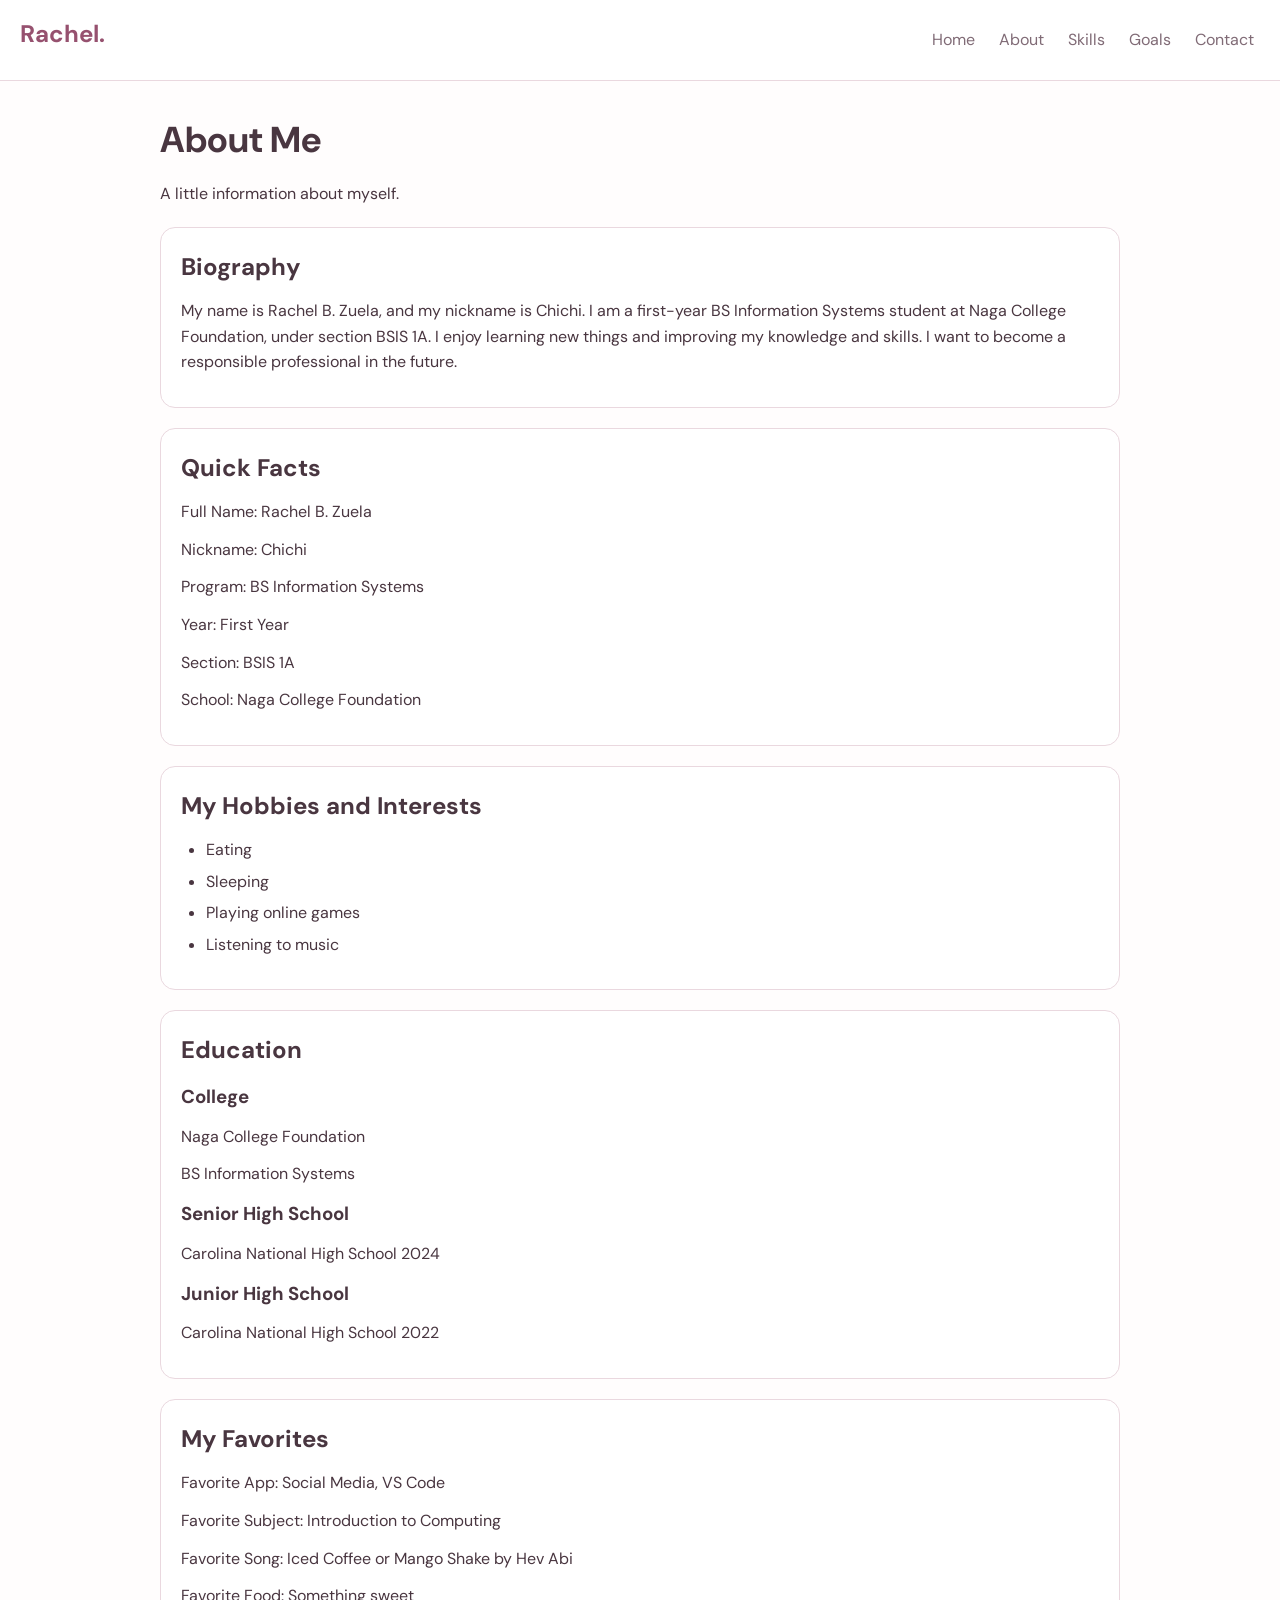
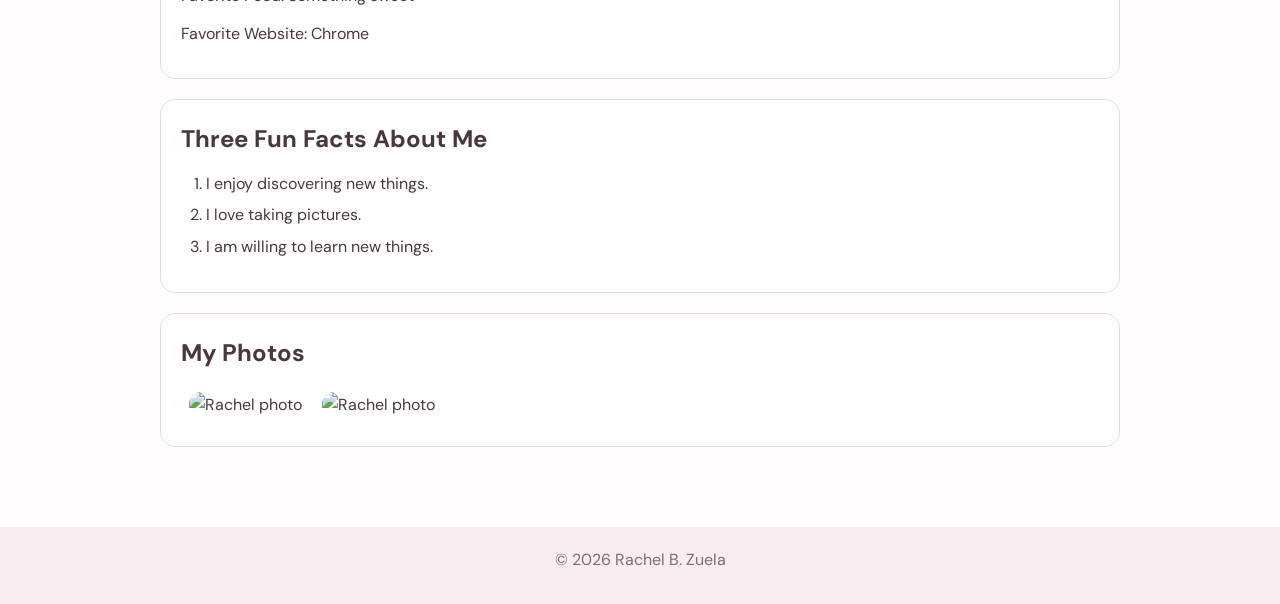
==== about.html @ 150df053 "Add files via upload" ====
<!DOCTYPE html>
<html>
<head>
    <title>About | Rachel B. Zuela</title>
    <link rel="stylesheet" href="style.css">
</head>
<body>

<header>
    <h2>Rachel.</h2>
    <nav>
        <a href="index.html">Home</a>
        <a href="about.html">About</a>
        <a href="skills.html">Skills</a>
        <a href="goals.html">Goals</a>
        <a href="contact.html">Contact</a>
    </nav>
</header>

<main>
    <h1>About Me</h1>
    <p>A little information about myself.</p>

    <section class="card">
        <h2>Biography</h2>
        <p>My name is Rachel B. Zuela, and my nickname is Chichi. I am a first-year BS Information Systems student at Naga College Foundation, under section BSIS 1A. I enjoy learning new things and improving my knowledge and skills. I want to become a responsible professional in the future.</p>
    </section>

    <section class="card">
        <h2>Quick Facts</h2>
        <p>Full Name: Rachel B. Zuela</p>
        <p>Nickname: Chichi</p>
        <p>Program: BS Information Systems</p>
        <p>Year: First Year</p>
        <p>Section: BSIS 1A</p>
        <p>School: Naga College Foundation</p>
    </section>

    <section class="card">
        <h2>My Hobbies and Interests</h2>
        <ul>
            <li>Eating</li>
            <li>Sleeping</li>
            <li>Playing online games</li>
            <li>Listening to music</li>
        </ul>
    </section>

    <section class="card">
        <h2>Education</h2>
        <h3>College</h3>
        <p>Naga College Foundation</p>
        <p>BS Information Systems</p>
        <h3>Senior High School</h3>
        <p>Carolina National High School 2024</p>
        <h3>Junior High School</h3>
        <p>Carolina National High School 2022</p>
    </section>

    <section class="card">
        <h2>My Favorites</h2>
        <p>Favorite App: Social Media, VS Code</p>
        <p>Favorite Subject: Introduction to Computing</p>
        <p>Favorite Song: Iced Coffee or Mango Shake by Hev Abi</p>
        <p>Favorite Food: Something sweet</p>
        <p>Favorite Website: Chrome</p>
    </section>

    <section class="card">
        <h2>Three Fun Facts About Me</h2>
        <ol>
            <li>I enjoy discovering new things.</li>
            <li>I love taking pictures.</li>
            <li>I am willing to learn new things.</li>
        </ol>
    </section>

    <section class="card">
        <h2>My Photos</h2>
        <img src="2250.jpg" alt="Rachel photo" width="200">
        <img src="2461.jpeg" alt="Rachel photo" width="200">
    </section>
</main>

<footer>
    <p>© 2026 Rachel B. Zuela</p>
</footer>

</body>
</html>
---- style.css ----
@import url('https://fonts.googleapis.com/css2?family=DM+Sans:wght@400;600;700&display=swap');

* {
    margin: 0;
    padding: 0;
    box-sizing: border-box;
}

body {
    font-family: 'DM Sans', Arial, sans-serif;
    background: #fffdfd;
    color: #493640;
    line-height: 1.6;
}

header {
    background: white;
    padding: 15px 20px;
    border-bottom: 1px solid #ead8df;
    display: flex;
    justify-content: space-between;
    align-items: center;
    flex-wrap: wrap;
    gap: 12px;
}

header h2 {
    color: #96516f;
}

nav {
    display: flex;
    gap: 12px;
    flex-wrap: wrap;
}

nav a {
    color: #806b76;
    text-decoration: none;
    padding: 6px;
}

nav a:hover {
    color: #b96f8d;
}

main {
    max-width: 1000px;
    margin: auto;
    padding: 30px 20px;
}

h1, h2, h3 {
    margin-bottom: 12px;
}

h1 {
    font-size: 36px;
}

h1 span {
    color: #96516f;
}

p {
    margin-bottom: 12px;
}

ul, ol {
    padding-left: 25px;
    margin-bottom: 12px;
}

li {
    margin-bottom: 6px;
}

.card {
    background: white;
    border: 1px solid #ead8df;
    border-radius: 15px;
    padding: 20px;
    margin: 20px 0;
}

.home {
    background: #faedf2;
    padding: 25px;
    border-radius: 15px;
    margin-bottom: 25px;
}

.home img {
    display: block;
    max-width: 100%;
    height: auto;
    border-radius: 15px;
    margin-top: 20px;
}

.eyebrow {
    color: #b96f8d;
    font-weight: bold;
}

.button {
    display: inline-block;
    background: #b96f8d;
    color: white;
    padding: 9px 16px;
    border-radius: 20px;
    text-decoration: none;
}

.button.secondary {
    background: white;
    color: #96516f;
    border: 1px solid #b96f8d;
}

.card img {
    max-width: 100%;
    height: auto;
    border-radius: 12px;
    margin: 8px;
}

footer {
    text-align: center;
    padding: 20px;
    background: #faedf2;
    color: #806b76;
    margin-top: 30px;
}

@media (max-width: 600px) {
    header {
        flex-direction: column;
    }

    nav {
        justify-content: center;
    }

    h1 {
        font-size: 30px;
    }
}
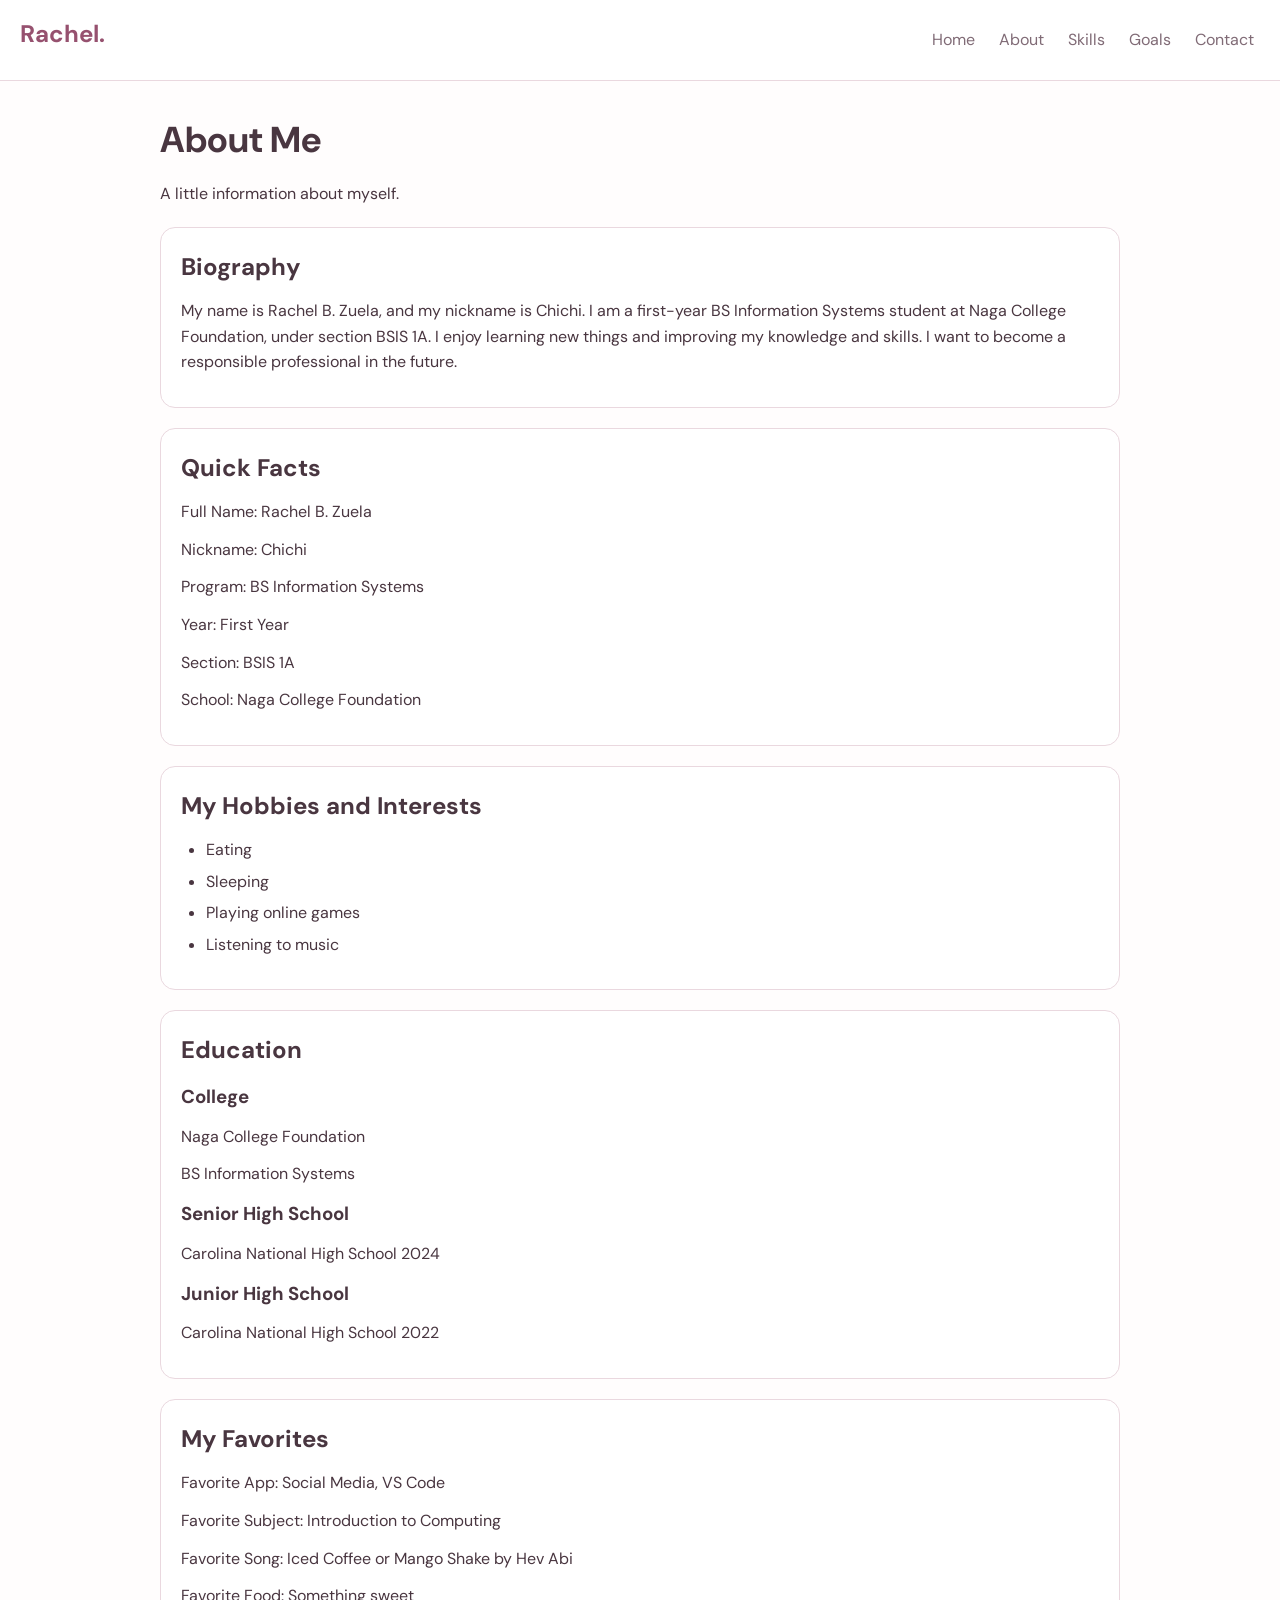
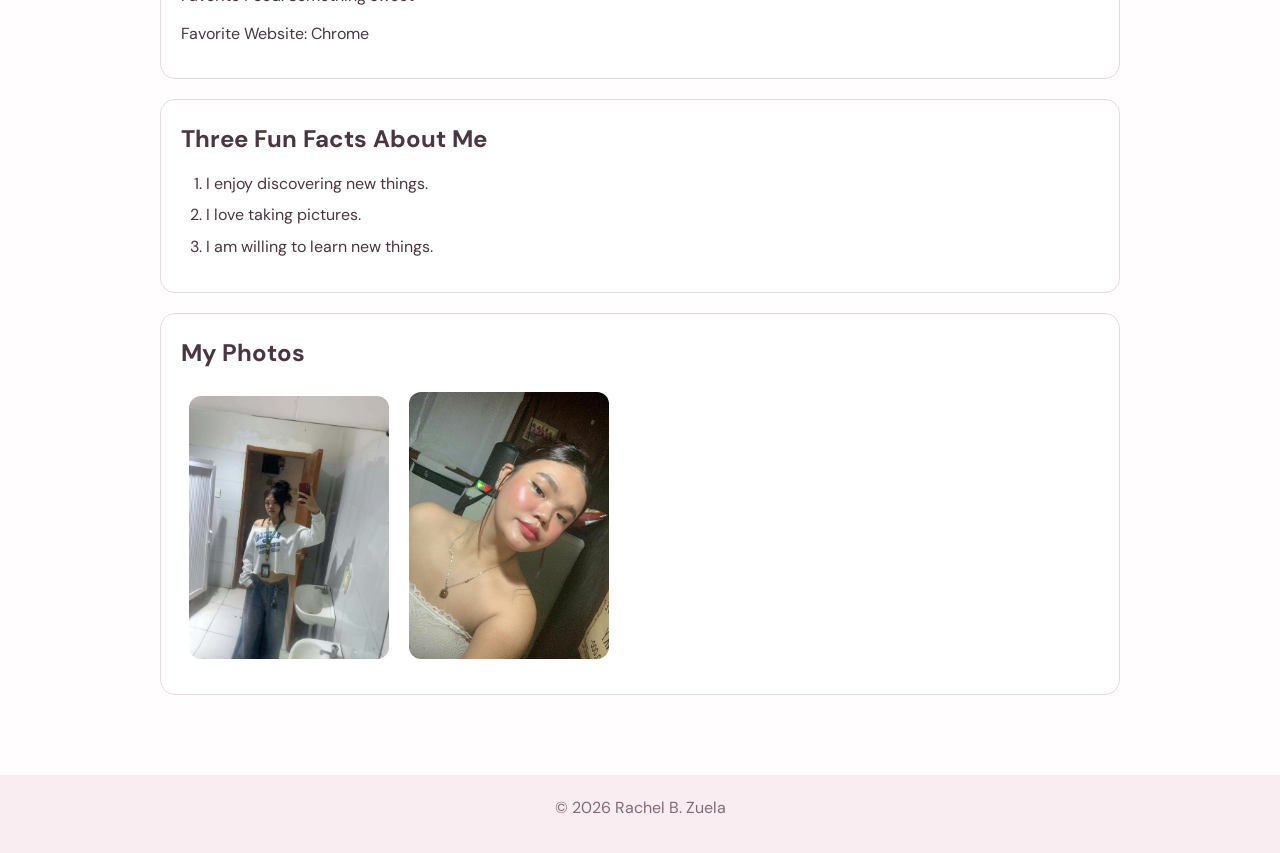
==== commit dca61de2: "about.html" ====
--- a/about.html
+++ b/about.html
@@ -77,8 +77,8 @@
 
     <section class="card">
         <h2>My Photos</h2>
-        <img src="2250.jpg" alt="Rachel photo" width="200">
-        <img src="2461.jpeg" alt="Rachel photo" width="200">
+        <img src="Messenger_creation_DA52D139-0C91-44CE-8851-4E17E7CFC6A1.jpeg" alt="Rachel photo" width="200">
+        <img src="Messenger_creation_C357BBE8-E719-4C63-8663-C0421535CC79.jpeg " alt="Rachel photo" width="200">
     </section>
 </main>
 
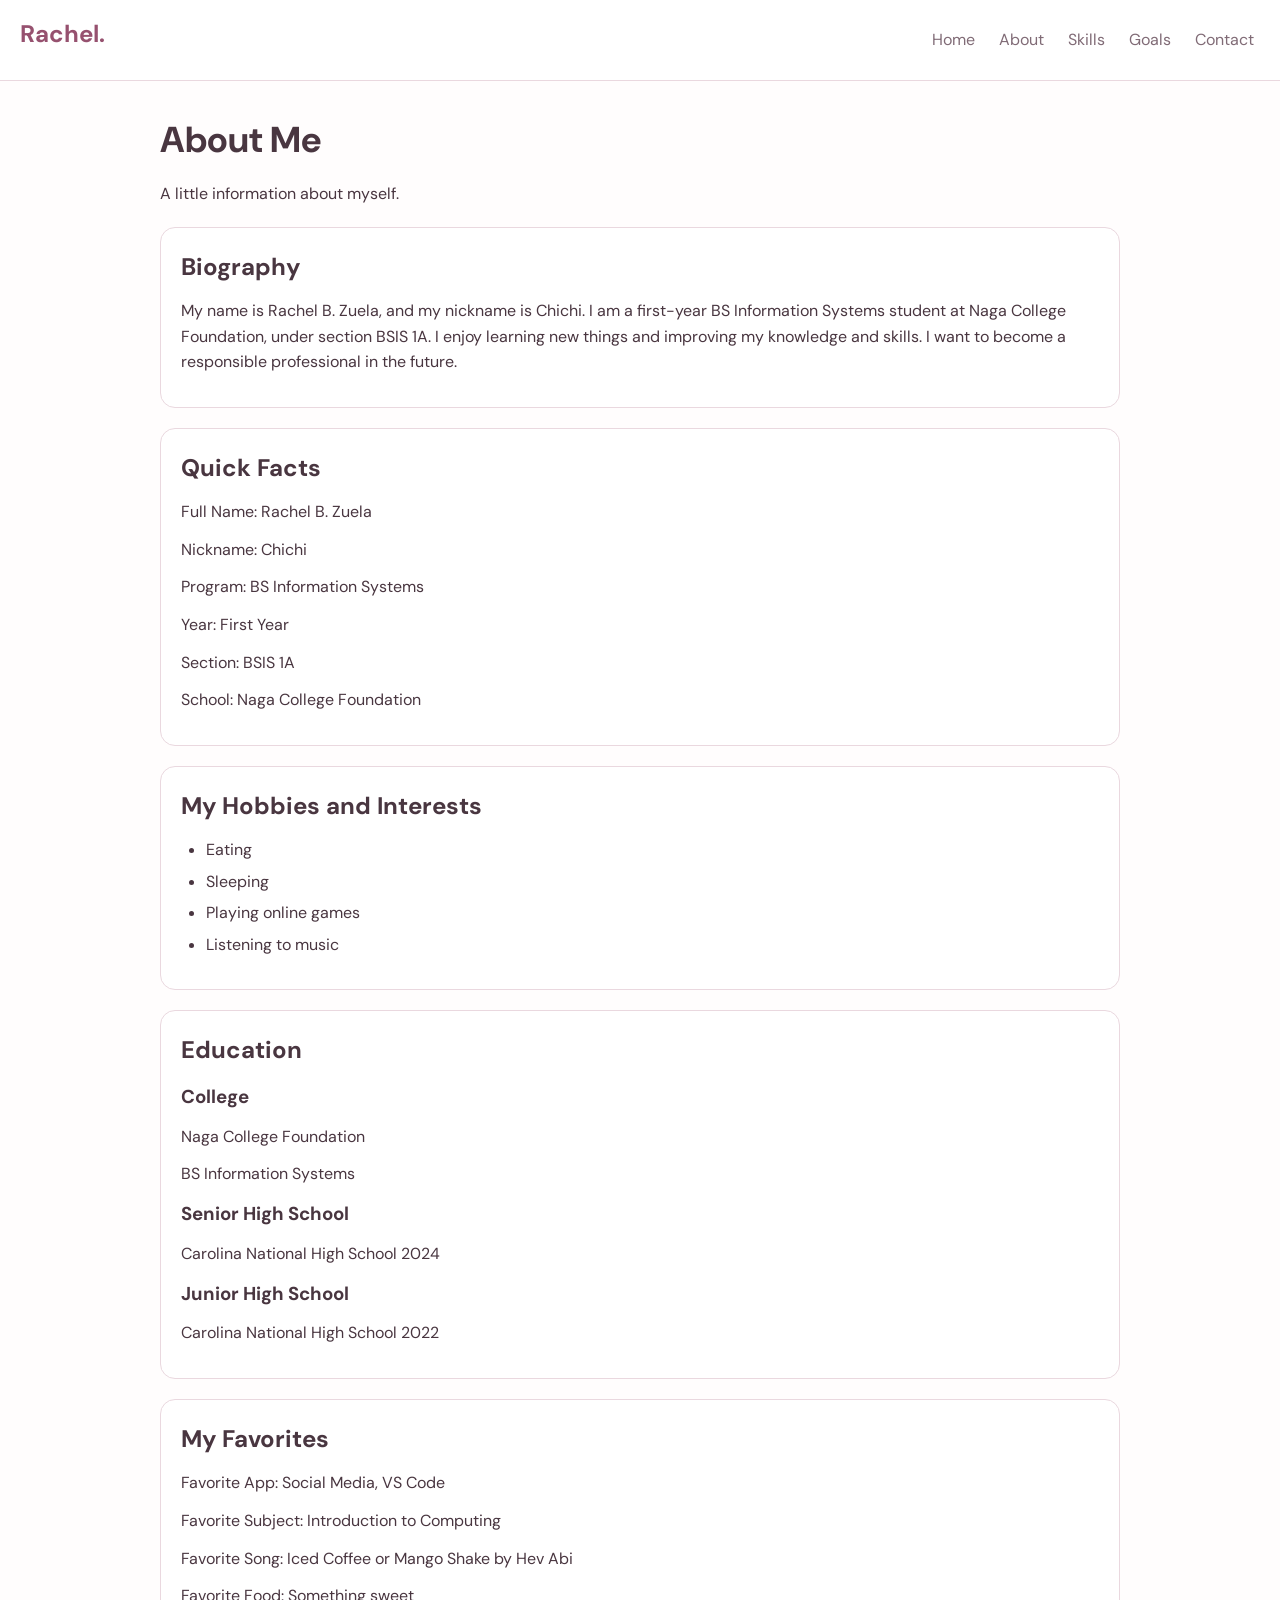
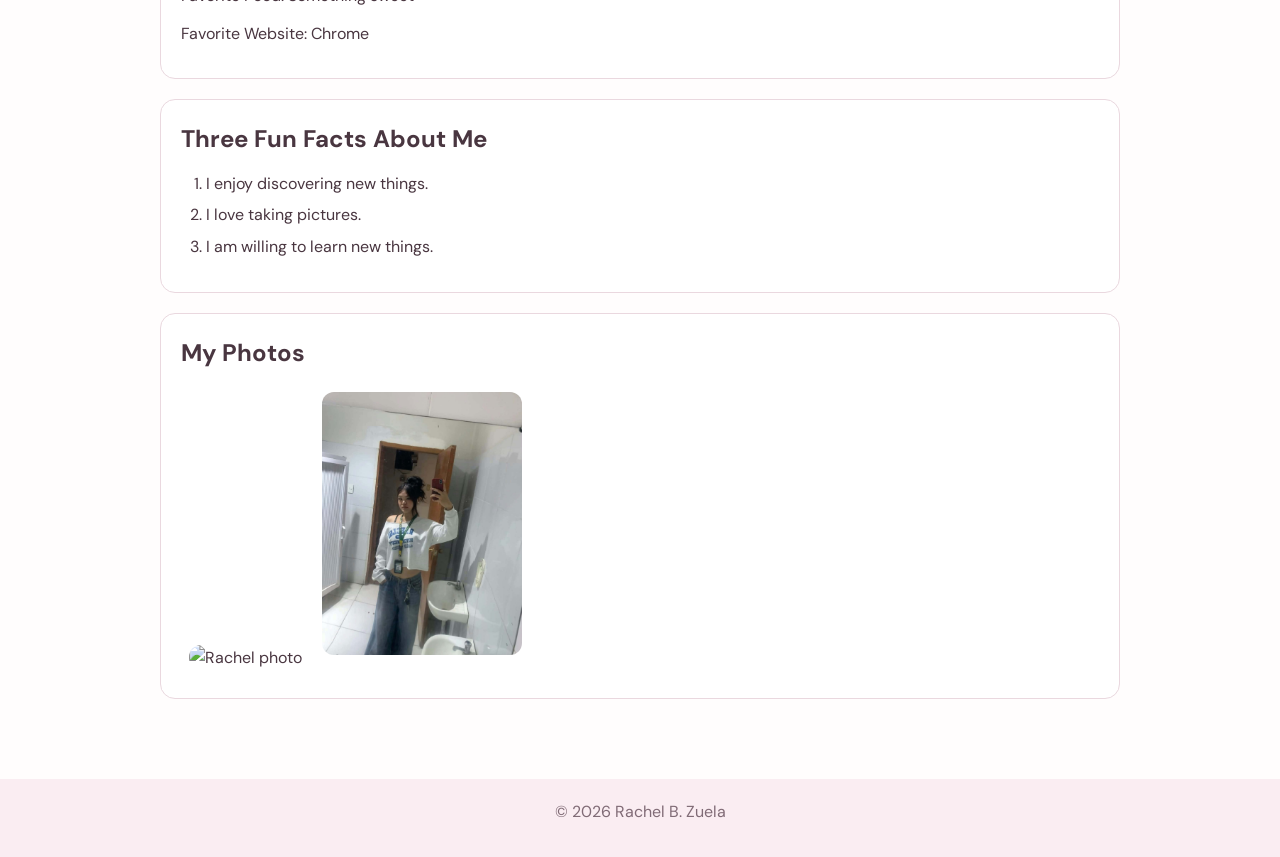
==== commit ef49d3b0: "Update about.html" ====
--- a/about.html
+++ b/about.html
@@ -77,8 +77,8 @@
 
     <section class="card">
         <h2>My Photos</h2>
-        <img src="Messenger_creation_DA52D139-0C91-44CE-8851-4E17E7CFC6A1.jpeg" alt="Rachel photo" width="200">
-        <img src="Messenger_creation_C357BBE8-E719-4C63-8663-C0421535CC79.jpeg " alt="Rachel photo" width="200">
+        <img src="photo2.jpg" alt="Rachel photo" width="200">
+        <img src="photo3.jpg" alt="Rachel photo" width="200">
     </section>
 </main>
 
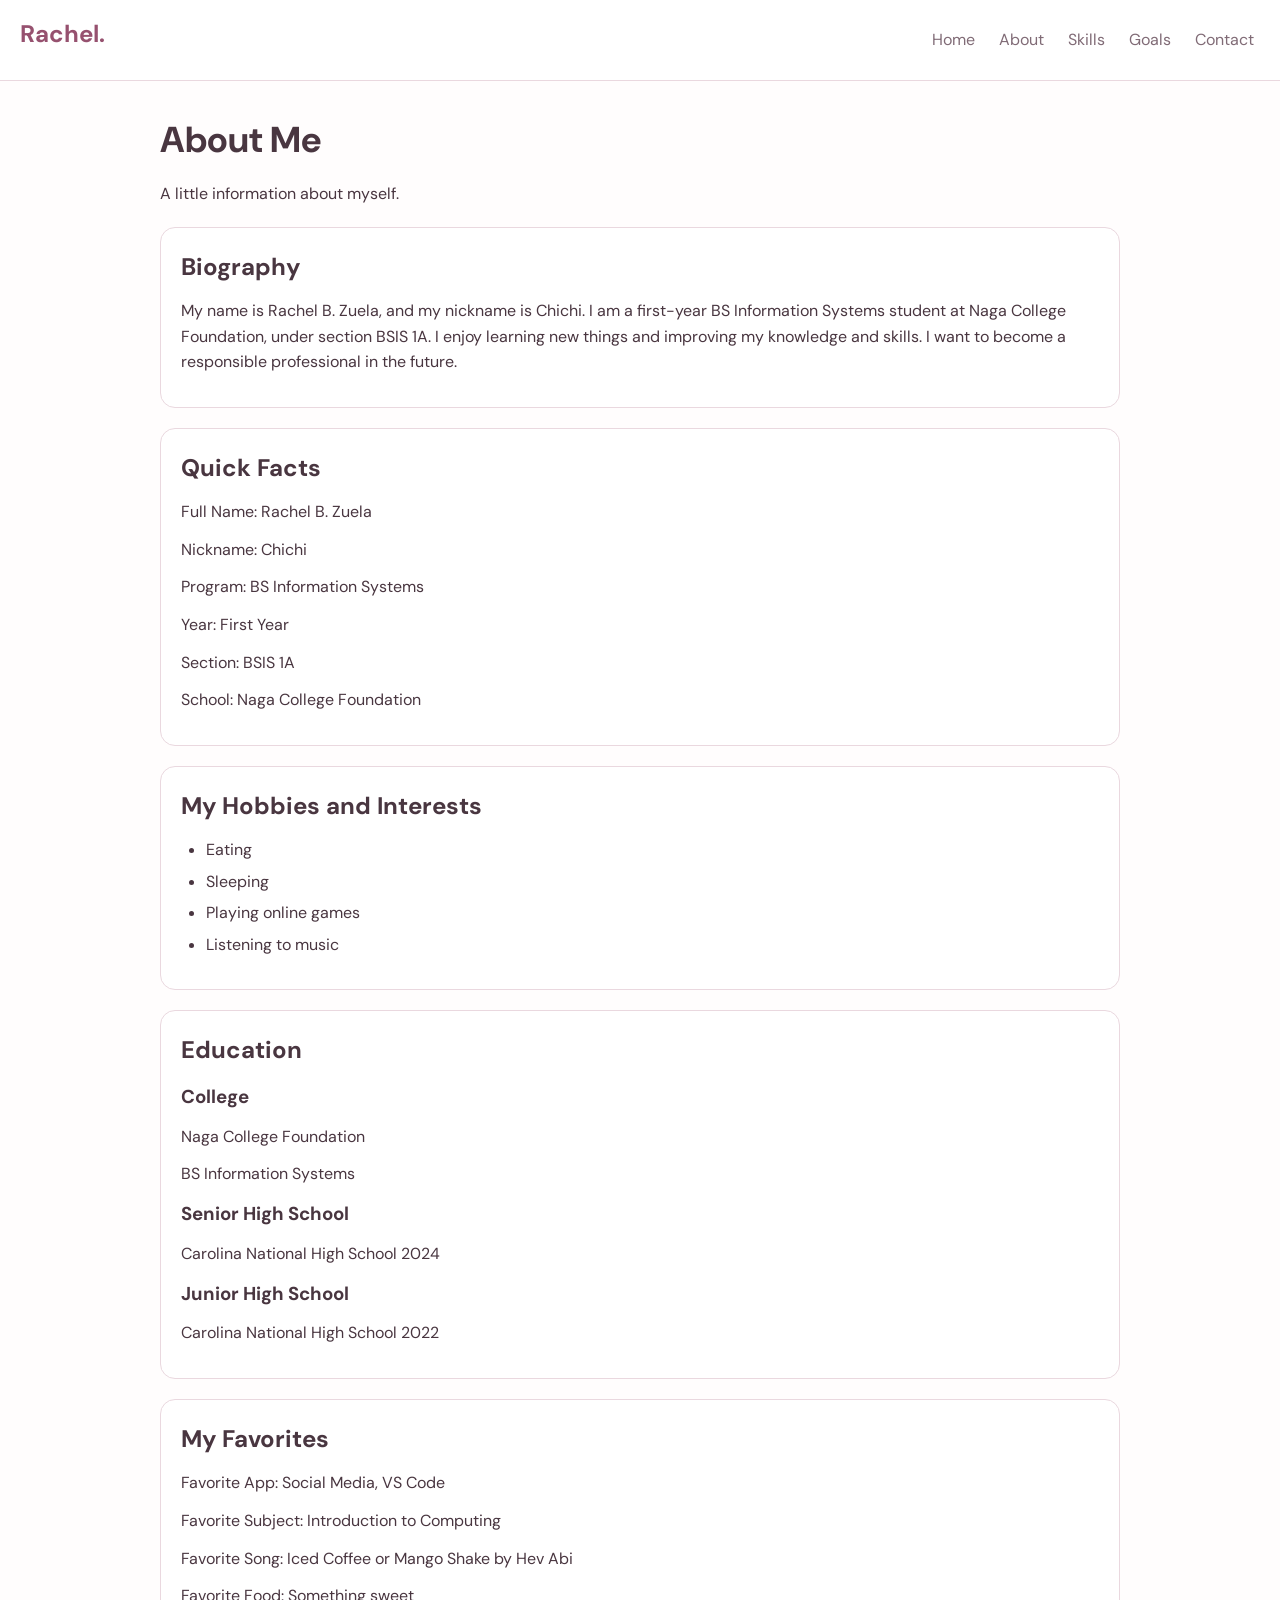
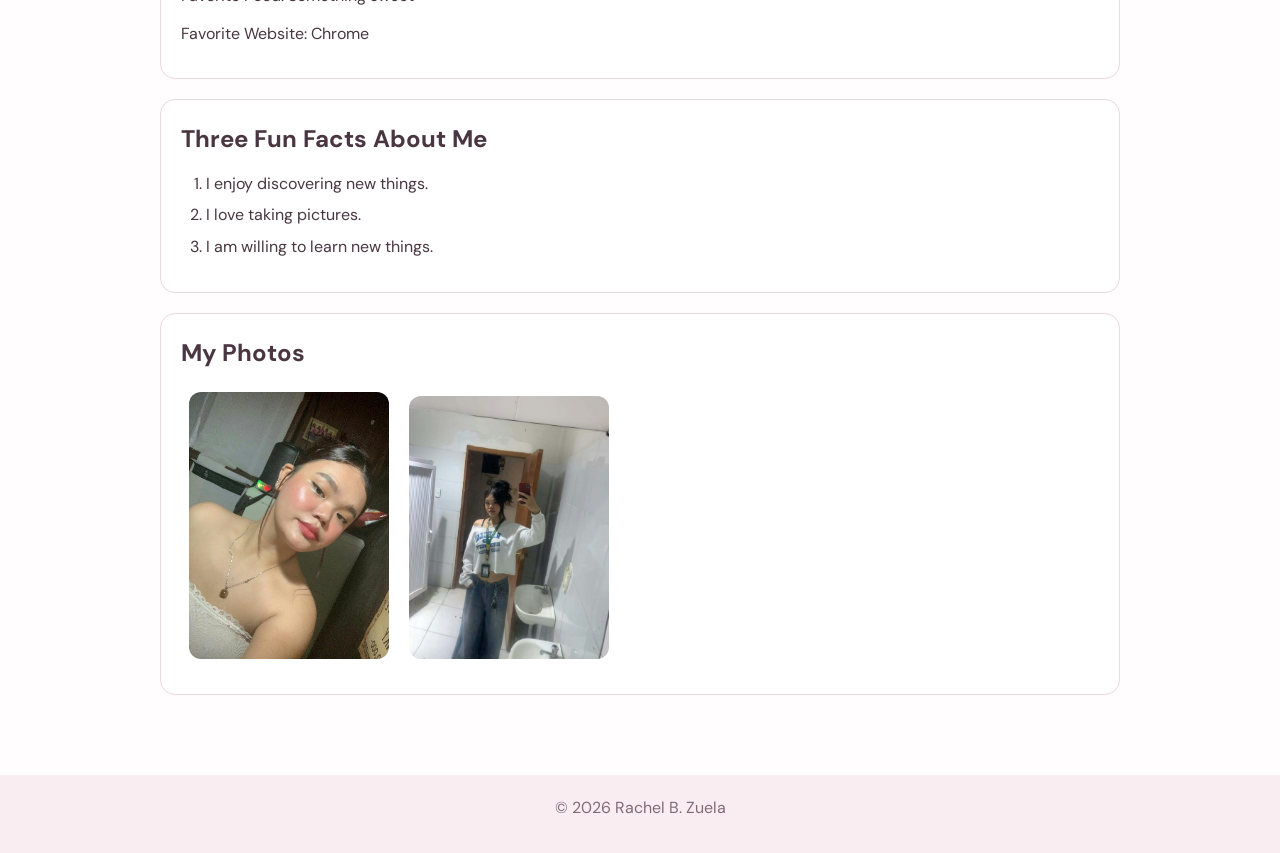
==== commit f46c18eb: "Update about.html" ====
--- a/about.html
+++ b/about.html
@@ -77,7 +77,7 @@
 
     <section class="card">
         <h2>My Photos</h2>
-        <img src="photo2.jpg" alt="Rachel photo" width="200">
+        <img src="Photo2.jpg" alt="Rachel photo" width="200">
         <img src="photo3.jpg" alt="Rachel photo" width="200">
     </section>
 </main>
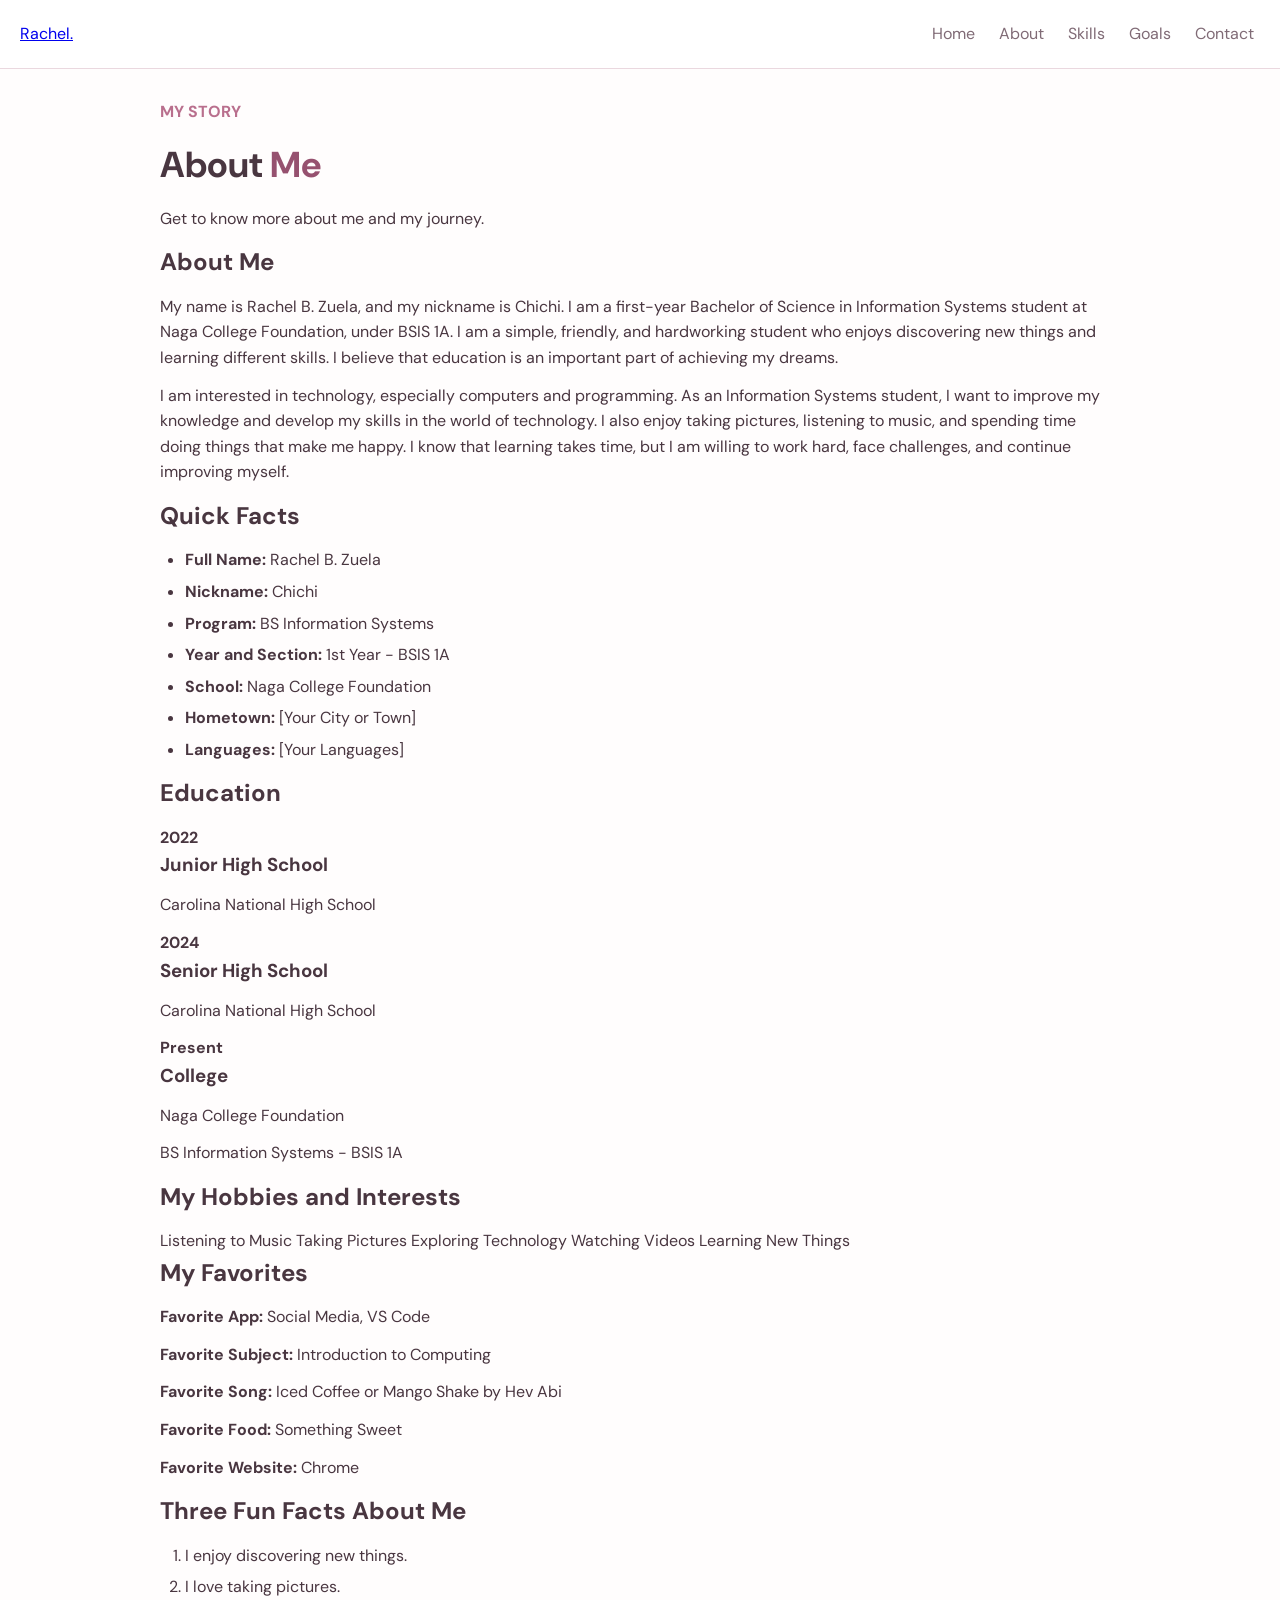
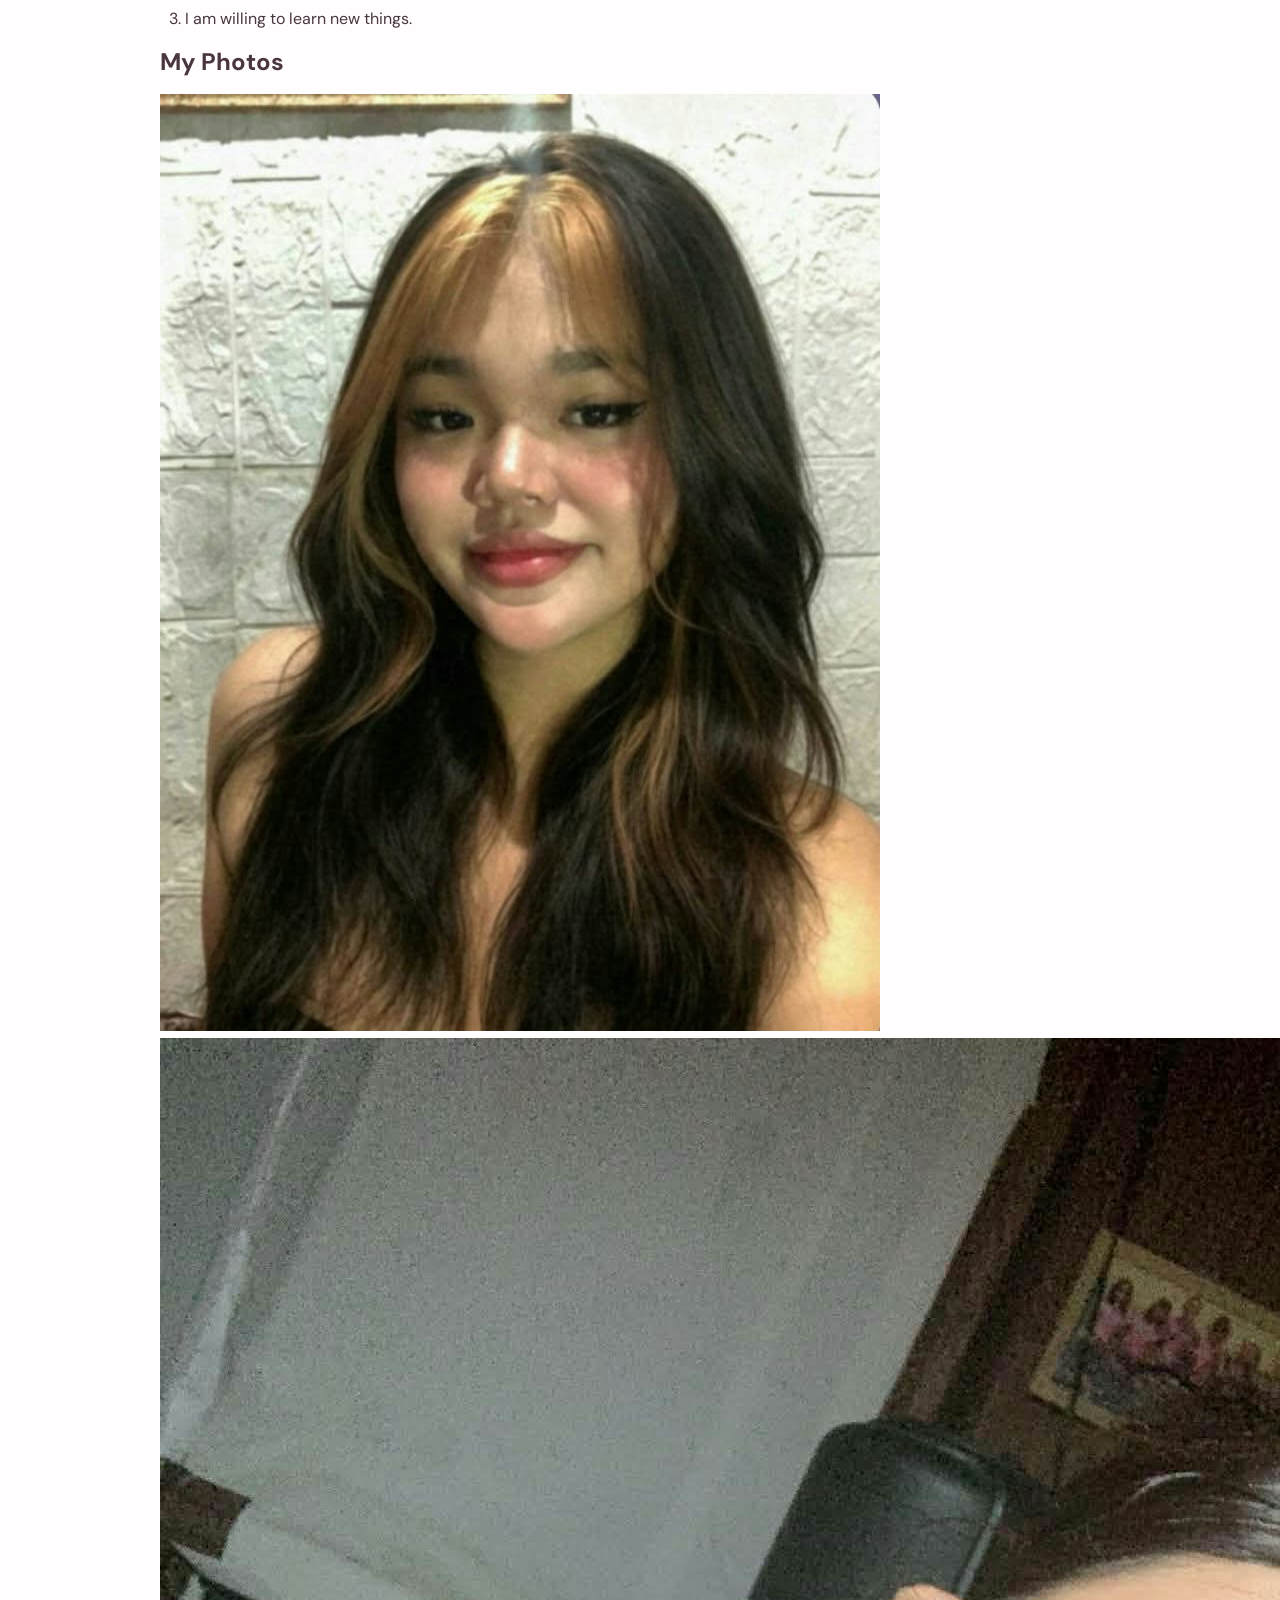
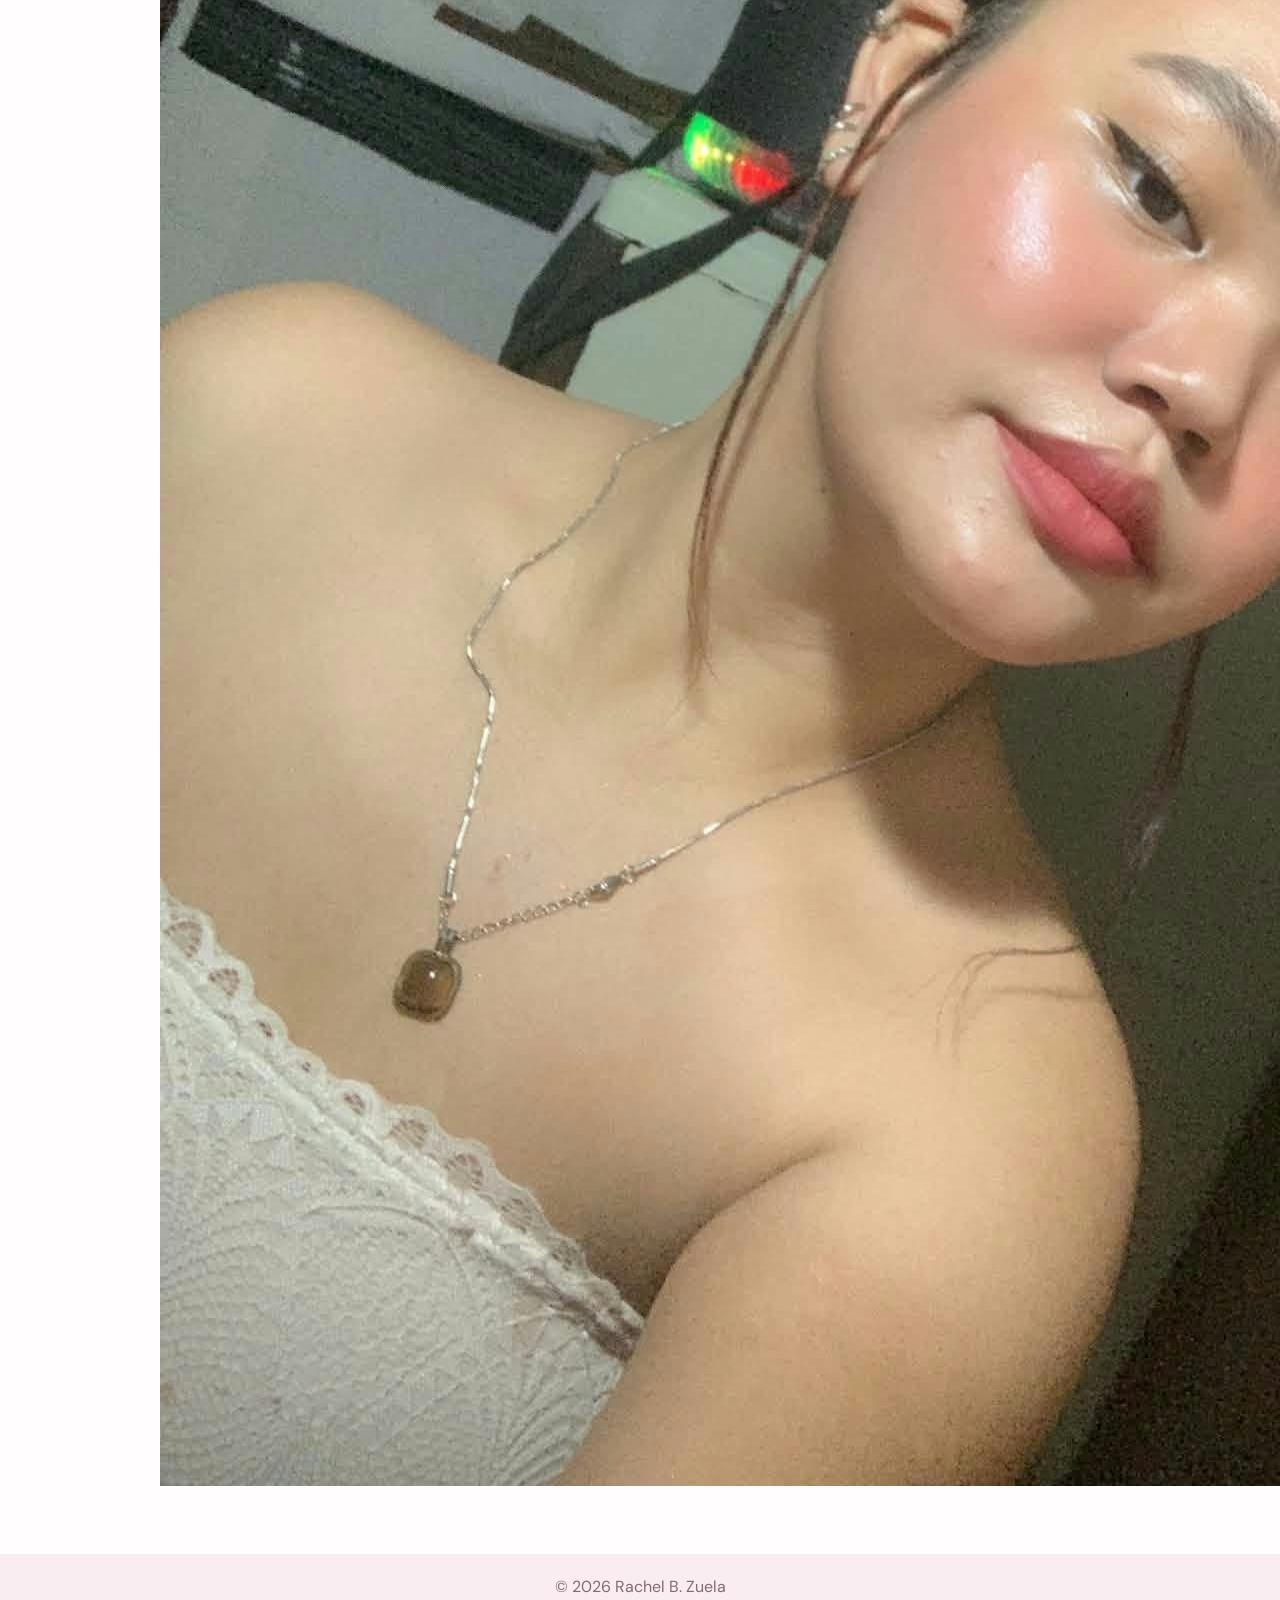
==== commit cfa5d723: "Update about.html" ====
--- a/about.html
+++ b/about.html
@@ -1,88 +1,146 @@
 <!DOCTYPE html>
-<html>
+<html lang="en">
 <head>
+    <meta charset="UTF-8">
+    <meta name="viewport" content="width=device-width, initial-scale=1.0">
     <title>About | Rachel B. Zuela</title>
     <link rel="stylesheet" href="style.css">
 </head>
 <body>
 
-<header>
-    <h2>Rachel.</h2>
-    <nav>
+<header class="site-header">
+    <a class="brand" href="index.html">Rachel<span>.</span></a>
+    <nav class="nav">
         <a href="index.html">Home</a>
-        <a href="about.html">About</a>
+        <a class="active" href="about.html">About</a>
         <a href="skills.html">Skills</a>
         <a href="goals.html">Goals</a>
         <a href="contact.html">Contact</a>
     </nav>
 </header>
 
-<main>
-    <h1>About Me</h1>
-    <p>A little information about myself.</p>
+<main class="container page-main">
 
-    <section class="card">
-        <h2>Biography</h2>
-        <p>My name is Rachel B. Zuela, and my nickname is Chichi. I am a first-year BS Information Systems student at Naga College Foundation, under section BSIS 1A. I enjoy learning new things and improving my knowledge and skills. I want to become a responsible professional in the future.</p>
-    </section>
+<section class="page-intro">
+    <p class="eyebrow">MY STORY</p>
+    <h1>About <span>Me</span></h1>
+    <p>Get to know more about me and my journey.</p>
+</section>
 
-    <section class="card">
-        <h2>Quick Facts</h2>
-        <p>Full Name: Rachel B. Zuela</p>
-        <p>Nickname: Chichi</p>
-        <p>Program: BS Information Systems</p>
-        <p>Year: First Year</p>
-        <p>Section: BSIS 1A</p>
-        <p>School: Naga College Foundation</p>
-    </section>
+<section class="content-card">
+    <h2>About Me</h2>
 
-    <section class="card">
-        <h2>My Hobbies and Interests</h2>
-        <ul>
-            <li>Eating</li>
-            <li>Sleeping</li>
-            <li>Playing online games</li>
-            <li>Listening to music</li>
-        </ul>
-    </section>
+    <p>
+        My name is Rachel B. Zuela, and my nickname is Chichi.
+        I am a first-year Bachelor of Science in Information
+        Systems student at Naga College Foundation, under
+        BSIS 1A. I am a simple, friendly, and hardworking
+        student who enjoys discovering new things and
+        learning different skills. I believe that education
+        is an important part of achieving my dreams.
+    </p>
 
-    <section class="card">
-        <h2>Education</h2>
-        <h3>College</h3>
-        <p>Naga College Foundation</p>
-        <p>BS Information Systems</p>
-        <h3>Senior High School</h3>
-        <p>Carolina National High School 2024</p>
-        <h3>Junior High School</h3>
-        <p>Carolina National High School 2022</p>
-    </section>
+    <p>
+        I am interested in technology, especially computers
+        and programming. As an Information Systems student,
+        I want to improve my knowledge and develop my skills
+        in the world of technology. I also enjoy taking
+        pictures, listening to music, and spending time
+        doing things that make me happy. I know that learning
+        takes time, but I am willing to work hard, face
+        challenges, and continue improving myself.
+    </p>
+</section>
 
-    <section class="card">
-        <h2>My Favorites</h2>
-        <p>Favorite App: Social Media, VS Code</p>
-        <p>Favorite Subject: Introduction to Computing</p>
-        <p>Favorite Song: Iced Coffee or Mango Shake by Hev Abi</p>
-        <p>Favorite Food: Something sweet</p>
-        <p>Favorite Website: Chrome</p>
-    </section>
+<section class="content-card">
+    <h2>Quick Facts</h2>
 
-    <section class="card">
-        <h2>Three Fun Facts About Me</h2>
-        <ol>
-            <li>I enjoy discovering new things.</li>
-            <li>I love taking pictures.</li>
-            <li>I am willing to learn new things.</li>
-        </ol>
-    </section>
+    <ul class="simple-list">
+        <li><b>Full Name:</b> Rachel B. Zuela</li>
+        <li><b>Nickname:</b> Chichi</li>
+        <li><b>Program:</b> BS Information Systems</li>
+        <li><b>Year and Section:</b> 1st Year - BSIS 1A</li>
+        <li><b>School:</b> Naga College Foundation</li>
+        <li><b>Hometown:</b> [Your City or Town]</li>
+        <li><b>Languages:</b> [Your Languages]</li>
+    </ul>
+</section>
 
-    <section class="card">
-        <h2>My Photos</h2>
-        <img src="Photo2.jpg" alt="Rachel photo" width="200">
-        <img src="photo3.jpg" alt="Rachel photo" width="200">
-    </section>
+<section class="content-card">
+    <h2>Education</h2>
+
+    <div class="timeline">
+
+        <div class="timeline-item">
+            <b>2022</b>
+            <h3>Junior High School</h3>
+            <p>Carolina National High School</p>
+        </div>
+
+        <div class="timeline-item">
+            <b>2024</b>
+            <h3>Senior High School</h3>
+            <p>Carolina National High School</p>
+        </div>
+
+        <div class="timeline-item">
+            <b>Present</b>
+            <h3>College</h3>
+            <p>Naga College Foundation</p>
+            <p>BS Information Systems - BSIS 1A</p>
+        </div>
+
+    </div>
+</section>
+
+<section class="content-card">
+    <h2>My Hobbies and Interests</h2>
+
+    <div class="chip-list">
+        <span>Listening to Music</span>
+        <span>Taking Pictures</span>
+        <span>Exploring Technology</span>
+        <span>Watching Videos</span>
+        <span>Learning New Things</span>
+    </div>
+</section>
+
+<section class="content-card">
+    <h2>My Favorites</h2>
+
+    <p><b>Favorite App:</b> Social Media, VS Code</p>
+
+    <p><b>Favorite Subject:</b> Introduction to Computing</p>
+
+    <p><b>Favorite Song:</b> Iced Coffee or Mango Shake by Hev Abi</p>
+
+    <p><b>Favorite Food:</b> Something Sweet</p>
+
+    <p><b>Favorite Website:</b> Chrome</p>
+</section>
+
+<section class="content-card">
+    <h2>Three Fun Facts About Me</h2>
+
+    <ol class="simple-list">
+        <li>I enjoy discovering new things.</li>
+        <li>I love taking pictures.</li>
+        <li>I am willing to learn new things.</li>
+    </ol>
+</section>
+
+<section class="content-card">
+    <h2>My Photos</h2>
+
+    <div class="photo-gallery">
+        <img src="photo1.jpg" alt="Rachel's personal portrait">
+        <img src="photo2.jpg" alt="Rachel's mirror selfie">
+    </div>
+</section>
+
 </main>
 
-<footer>
+<footer class="footer">
     <p>© 2026 Rachel B. Zuela</p>
 </footer>
 
